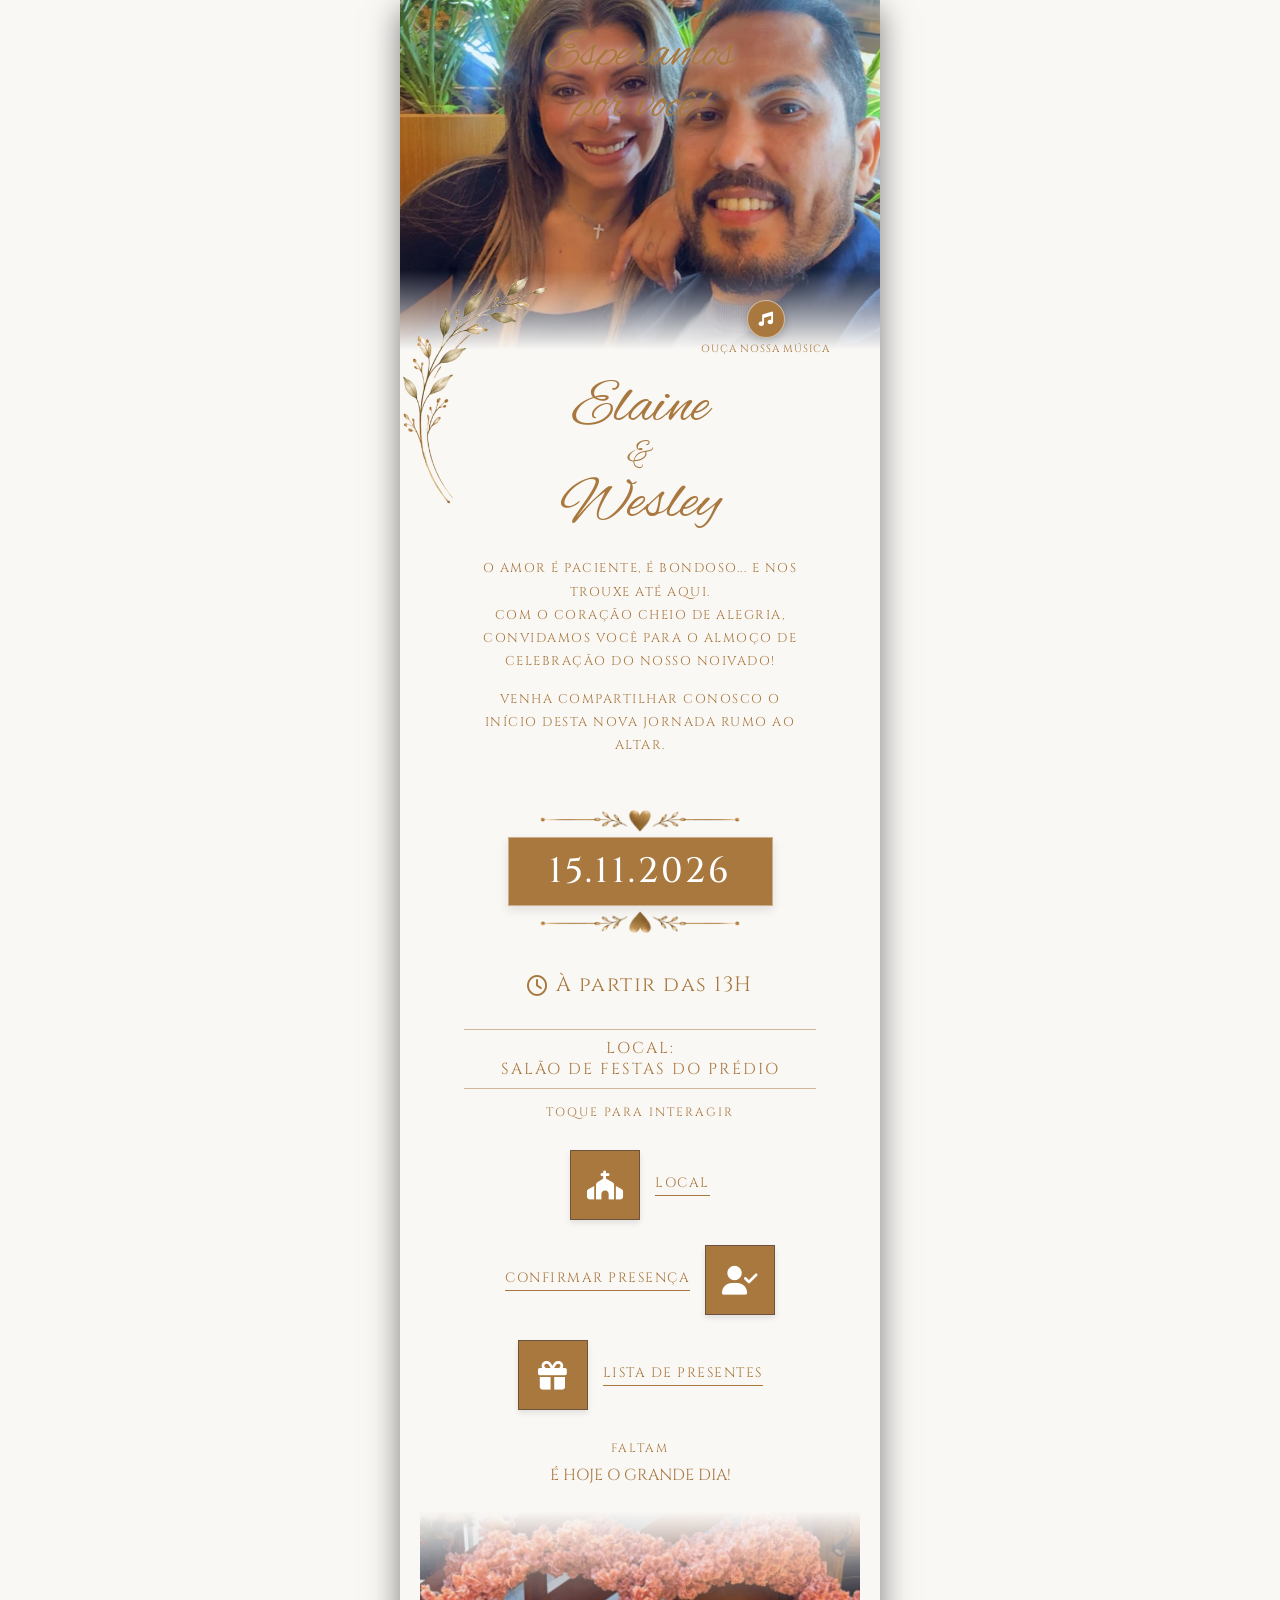
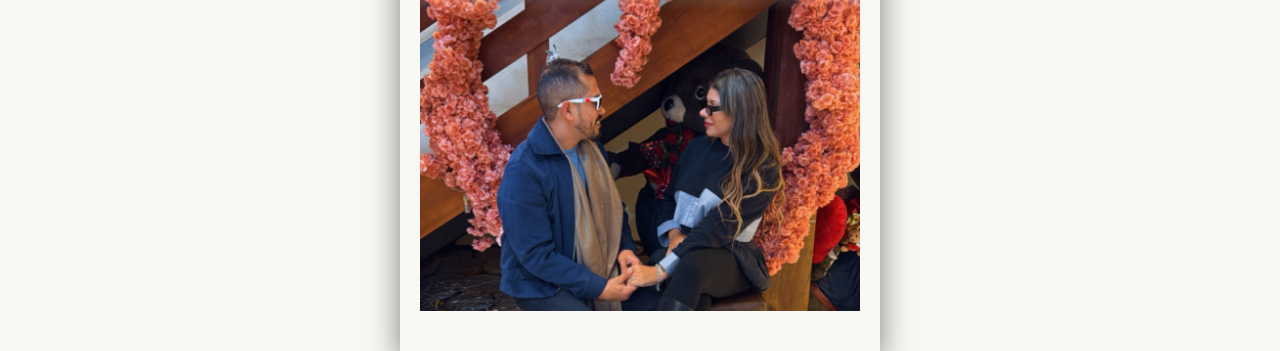
==== index.html @ 45d82641 "Refactor bottom section HTML structure" ====
<html lang="pt-BR">
<head>
  <meta charset="UTF-8">
  <meta name="viewport" content="width=device-width, initial-scale=1.0">
  <title>Elaine e Wesley</title>
  
  <!-- Google Fonts -->
  <link rel="preconnect" href="https://fonts.googleapis.com">
  <link rel="preconnect" href="https://fonts.gstatic.com" crossorigin>
  <link href="https://fonts.googleapis.com/css2?family=Alex+Brush&family=Cinzel:wght@400;500;600&display=swap" rel="stylesheet">
  
    <!-- Ícones do App/Navegador -->
  <link href="imagens/icon.png" rel="shortcut icon"/>
  <link href="imagens/icon-192.png" rel="icon" sizes="192x192"/>
  <link href="imagens/icon-180.png" rel="apple-touch-icon" sizes="180x180"/>
  
  <!-- FontAwesome -->
  <link rel="stylesheet" href="https://cdnjs.cloudflare.com/ajax/libs/font-awesome/6.4.0/css/all.min.css">

  <!-- CSS Local -->
  <link rel="stylesheet" href="./style.css">
</head>
<body>
   <!-- Música de fundo -->
<audio id="bg-music" loop src="audio/musica.mp3"></audio>
<div class="card-container">

  <!-- FOTO DO TOPO -->
  <div class="top-photo-wrapper">
    <img src="imagens/casal-foto1.png" alt="Foto Casal Topo">
  </div>

  <!-- CONTEÚDO PRINCIPAL -->
  <div class="main-content">
    
    <!-- CONTAINER DOS NOMES COM A DECORAÇÃO -->
    <div class="names-container">
      <img src="imagens/arabesco-esquerda.png" alt="Detalhe" class="left-decoration">
      <h1 class="couple-names">
        Elaine
        <span>&</span>
        Wesley
      </h1>
      <!-- Bloco de Música com Texto -->
<div class="music-wrapper">
    <button id="music-btn" class="music-toggle-btn" aria-label="Tocar Música">
      <i class="fa-solid fa-music"></i>
    </button>
    <span class="music-label">Ouça nossa música</span>
  </div>
</div>
      
   <!-- Versículo Bíblico -->
<p class="invitation-text bible-quote">
  O amor é paciente, é bondoso... E nos trouxe até aqui.<br>
Com o coração cheio de alegria, convidamos você para o almoço de celebração do nosso noivado!
</p>

<!-- Texto da Saudação -->
<p class="invitation-text">
  Venha compartilhar conosco o início desta nova jornada rumo ao altar.
</p>

     <!-- SEÇÃO DA DATA COM DECORAÇÕES -->
    <div class="date-wrapper">
      <img src="imagens/arabesco-coracao-cima.png" alt="Decoração Topo" class="date-deco date-deco-top">

      <!-- DATA EM DESTAQUE -->
      <div class="date-badge">
        15.11.2026
      </div>

      <img src="imagens/arabesco-coracao-baixo.png" alt="Decoração Base" class="date-deco date-deco-bottom">
    </div>

    <!-- HORA -->
     <div class="time-text">
      <i class="far fa-clock"></i>
      <span>À partir das 13H</span>
    </div>
    
    <!-- LOCAL -->
    <div class="location-info">
      <div class="divider-line"></div>
      <p class="location-text">Local: <br>Salão de festas do prédio</p>
      <div class="divider-line"></div>
    </div>

    <!-- INSTRUÇÃO -->
    <p class="touch-instruction">Toque para interagir</p>

    <!-- BOTÕES INTERATIVOS -->
    <div class="interactive-buttons">

      <!-- Botão 1: Local -->
      <a href="https://digitalconvite.github.io/elaine-e-wesley/local-cerimonia.html" rel="noopener noreferrer" class="btn-row">
        <div class="icon-square">
          <i class="fas fa-church"></i>
        </div>
        <span class="btn-label">Local</span>
      </a>

      <!-- Botão 3: Confirmar Presença -->
      <div class="btn-row reverse" id="rsvpBtn">
        <div class="icon-square">
          <i class="fas fa-user-check"></i>
        </div>
        <span class="btn-label">Confirmar Presença</span>
      </div>

      <!-- Botão 4: Lista de presentes -->
      <a href="https://digitalconvite.github.io/elaine-e-wesley/lista-de-presentes.html" rel="noopener noreferrer" class="btn-row">
        <div class="icon-square">
          <i class="fa-solid fa-gift"></i>
        </div>
        <span class="btn-label">Lista de presentes</span>
      </a>

    </div>
    
    <!-- CONTAGEM REGRESSIVA -->
<div class="countdown-container">
  <div class="countdown-title">FALTAM</div>
  <div class="countdown-timer" id="countdown">
    <div class="time-box">
      <span id="days">00</span>
      <small>dias</small>
    </div>
    <div class="time-box">
      <span id="hours">00</span>
      <small>horas</small>
    </div>
    <div class="time-box">
      <span id="minutes">00</span>
      <small>min</small>
    </div>
    <div class="time-box">
      <span id="seconds">00</span>
      <small>seg</small>
    </div>
  </div>
</div>

     <div class="waiting-text">
        Esperamos<br>por você!
      </div>

    <!-- FOTO DA PARTE INFERIOR -->
    <div class="bottom-section">
           <div class="bottom-photo-wrapper">
        <img src="imagens/foto-final.png" alt="flores douradas">
      </div>
    </div>

  </div>

  <!-- MODAL RSVP -->
  <div id="rsvpModal" class="modal">
    <div class="modal-content">
      <h3>Confirmação de Presença</h3>
      <form id="rsvpForm">
        
        <div class="form-group">
          <label for="nome">Seu Nome Completo:</label>
          <input type="text" id="nome" placeholder="Digite seu nome completo" required>
        </div>
        
        <div class="form-group">
          <label for="presencaCelebracao">Celebração:</label>
          <select id="presencaCelebracao" required>
            <option value="Sim, estarei presente na Celebração">Sim, estarei presente!</option>
            <option value="Não poderei ir à Celebração">Não poderei ir à Celebração</option>
          </select>
        </div>

        <div class="form-group">
          <label for="acompanhantes">Quantidade de Acompanhantes:</label>
          <input type="number" id="acompanhantes" placeholder="0" min="0" value="0">
        </div>

        <button type="submit" class="modal-btn">Enviar via WhatsApp</button>
        <button type="button" class="modal-btn btn-cancel" id="closeRsvpBtn">Cancelar</button>
      </form>
    </div>
  </div>

  <!-- JavaScript Local -->
  <script src="./script.js"></script>
</body>
</html>
---- style.css ----
:root {
  --bg-color: #FAF8F5;
  --primary-color: #A8783F;
  --text-gold: #A8783F;
  --text-dark: #6E533F;
  --font-cursive: 'Alex Brush', cursive;
  --font-serif: 'Cinzel', serif;
}

* {
  box-sizing: border-box;
  margin: 0;
  padding: 0;
}

html, body {
  width: 100%;
  min-height: 100vh;
  background-color: #faf8f5;
  font-family: var(--font-serif);
  overflow-x: hidden;
  display: flex;
  justify-content: center;
  align-items: flex-start;
}

/* Container do Convite */
.card-container {
  width: 100%;
  max-width: 480px;
  background-color: var(--bg-color);
  position: relative;
  display: flex;
  flex-direction: column;
  align-items: center;
  text-align: center;
  box-shadow: 0 10px 30px rgba(0,0,0,0.5);
  min-height: 100vh;
}

/* Foto do Topo */
.top-photo-wrapper {
  width: 100%;
  height: 350px;
  position: relative;
  overflow: hidden;
}

.top-photo-wrapper img {
  width: 100%;
  height: 100%;
  object-fit: cover;
}

.top-photo-wrapper::after {
  content: '';
  position: absolute;
  bottom: 0;
  left: 0;
  width: 100%;
  height: 80px;
  background: linear-gradient(to bottom, rgba(250,248,245,0) 0%, var(--bg-color) 100%);
}

/* Conteúdo Central */
.main-content {
  padding: 20px 20px 40px;
  width: 100%;
  display: flex;
  flex-direction: column;
  align-items: center;
}

.names-container {
  position: relative;
  display: flex;
  justify-content: center;
  align-items: center;
  width: 50%;
  margin: 5px 0 20px;
}

.left-decoration {
  position: absolute;
  left: -60%;
  top: -100px;
  width: 150px;
  height: auto;
  pointer-events: none;
}

.names-container .couple-names {
  margin: 0;
}

.couple-names {
  font-family: var(--font-cursive);
  font-size: 3.8rem;
  color: var(--primary-color);
  line-height: 1.1;
  margin: 10px 0 20px;
  font-weight: normal;
}

.couple-names span {
  display: block;
  font-size: 2.2rem;
  margin: -5px 0;
}

.invitation-text {
  font-size: 0.8rem;
  color: var(--text-gold);
  letter-spacing: 1.5px;
  line-height: 1.8;
  max-width: 320px;
  text-transform: uppercase;
  margin-bottom: 25px;
}
/* Espaço menor entre o versículo e o texto do convite */
.invitation-text + .invitation-text {
  margin-top: -10px; /* Reduz o espaço excessivo entre os dois parágrafos */
}

.information-extra {
  font-size: 0.8rem;
  color: var(--text-gold);
  letter-spacing: 1.5px;
  line-height: 1.8;
  max-width: 320px;
  text-transform: uppercase;
  margin-bottom: 25px;
}

.location-info {
  width: 100%;
  margin-bottom: 15px;
}

.divider-line {
  width: 80%;
  height: 1px;
  background-color: var(--text-gold);
  opacity: 0.5;
  margin: 0 auto;
}

.location-text {
  font-size: 0.99rem;
  color: var(--text-gold);
  letter-spacing: 2px;
  padding: 8px 0;
  text-transform: uppercase;
}

/* Horário do Evento - Garante a cor dourada no texto e ícone */
.time-text {
  display: flex;
  align-items: center;
  justify-content: center;
  gap: 6px;
  font-size: 1.3rem;
  color: var(--text-gold);
  letter-spacing: 1.5px;
  margin-bottom: 30px;
}

.time-text i,
.time-text span {
  color: var(--text-gold);
}

.date-wrapper {
  display: flex;
  flex-direction: column;
  align-items: center;
  justify-content: center;
  width: 100%;
  margin: 20px 0 30px;
}

.date-wrapper .date-badge {
  margin: 1px 0;
}

.date-badge {
  background-color: var(--primary-color);
  color: #FFFFFF;
  font-size: 2.2rem;
  font-weight: 500;
  padding: 10px 40px;
  letter-spacing: 3px;
  border: 1px solid rgba(255,255,255,0.4);
  box-shadow: 0 4px 10px rgba(0,0,0,0.1);
  position: relative;
}

.date-deco {
  width: 220px;
  height: auto;
  object-fit: contain;
  pointer-events: none;
}

.date-deco-top {
  margin-bottom: 2px;
}

.date-deco-bottom {
  margin-top: 2px;
}

.touch-instruction {
  font-size: 0.75rem;
  color: var(--text-gold);
  letter-spacing: 2px;
  text-transform: uppercase;
  margin-bottom: 30px;
}

.interactive-buttons {
  width: 100%;
  display: flex;
  flex-direction: column;
  gap: 25px;
  margin-bottom: 40px;
}

.btn-row {
  display: flex;
  align-items: center;
  justify-content: center;
  gap: 15px;
  text-decoration: none;
  cursor: pointer;
  transition: transform 0.2s ease;
}

.btn-row.reverse {
  flex-direction: row-reverse;
}

.btn-row:hover {
  transform: scale(1.03);
}

.icon-square {
  width: 70px;
  height: 70px;
  background-color: var(--primary-color);
  border: 1px solid var(--text-dark);
  display: flex;
  align-items: center;
  justify-content: center;
  color: #FFFFFF;
  font-size: 1.8rem;
  box-shadow: 0 3px 6px rgba(0,0,0,0.1);
}

.btn-label {
  font-size: 0.85rem;
  color: var(--text-gold);
  letter-spacing: 1.5px;
  text-transform: uppercase;
  position: relative;
  padding-bottom: 4px;
}

.btn-label::after {
  content: '';
  position: absolute;
  bottom: 0;
  left: 0;
  width: 100%;
  height: 1px;
  background-color: var(--text-gold);
}

/* Foto Rodapé */
.bottom-section {
  width: 100%;
  position: relative;
}

.bottom-photo-wrapper {
  width: 100%;
  height: 400px;
  position: relative;
}

.bottom-photo-wrapper img {
  width: 100%;
  height: 100%;
  object-fit: cover;
}

.bottom-photo-wrapper::before {
  content: '';
  position: absolute;
  top: 0;
  left: 0;
  width: 100%;
  height: 100px;
  background: linear-gradient(to top, rgba(250,248,245,0) 0%, var(--bg-color) 100%);
}

.waiting-text {
  position: absolute;
  top: 30px;
  left: 0;
  width: 100%;
  font-family: var(--font-cursive);
  font-size: 3.2rem;
  color: var(--primary-color);
  z-index: 2;
  text-shadow: 0 0 10px rgba(255,255,255,0.8);
  line-height: 1;
}

/* Modal RSVP Corrigido */
.modal {
  display: none;
  position: fixed;
  top: 0;
  left: 0;
  width: 100%;
  height: 100vh;
  background: rgba(0, 0, 0, 0.7);
  z-index: 9999;
  justify-content: center;
  align-items: center;
  padding: 15px;
}

.modal-content {
  background: var(--bg-color);
  padding: 25px 20px;
  border-radius: 8px;
  width: 100%;
  max-width: 380px;
  max-height: 90vh;
  overflow-y: auto;
  text-align: center;
  box-shadow: 0 5px 20px rgba(0,0,0,0.4);
  border: 1px solid var(--primary-color);
  position: relative;
  z-index: 10000;
}

.modal-content h3 {
  color: var(--primary-color);
  font-family: var(--font-serif);
  margin-bottom: 15px;
  font-size: 1.3rem;
}

.modal-content .form-group {
  display: flex;
  flex-direction: column;
  text-align: left;
  margin-bottom: 12px;
  width: 100%;
}

.modal-content label {
  font-size: 0.8rem;
  color: var(--text-dark);
  margin-bottom: 4px;
  font-weight: bold;
  letter-spacing: 0.5px;
}

.modal-content input, 
.modal-content select {
  width: 100%;
  padding: 10px;
  border: 1px solid var(--text-gold);
  background: #FFFFFF;
  font-family: var(--font-serif);
  font-size: 0.9rem;
  border-radius: 4px;
  color: #333;
  outline: none;
  cursor: pointer;
}

.modal-content input[type="text"],
.modal-content input[type="number"] {
  cursor: text;
}

.modal-btn {
  background: var(--primary-color);
  color: #FFF;
  border: none;
  padding: 12px;
  margin-top: 10px;
  cursor: pointer;
  width: 100%;
  font-family: var(--font-serif);
  font-size: 0.9rem;
  border-radius: 4px;
  letter-spacing: 1px;
}

.modal-btn.btn-cancel {
  background: #888888;
  margin-top: 8px;
}

/* Adaptativo para Celulares */
@media screen and (max-width: 600px) {
  html, body {
    background-color: var(--bg-color);
  }

  .card-container {
    max-width: 100%;
    box-shadow: none;
  }

  .top-photo-wrapper,
  .bottom-photo-wrapper {
    height: 50vh;
  }
}

/* Container de Música acima/direita dos nomes */
.music-wrapper {
  position: absolute;
  right: -80px;
  top: -75px;
  display: flex;
  flex-direction: column;
  align-items: center;
  z-index: 10;
}

.music-toggle-btn {
  width: 38px;
  height: 38px;
  border-radius: 50%;
  background-color: var(--primary-color);
  color: #ffffff;
  border: 1px solid rgba(255, 255, 255, 0.5);
  box-shadow: 0 3px 8px rgba(0, 0, 0, 0.2);
  cursor: pointer;
  display: flex;
  align-items: center;
  justify-content: center;
  font-size: 0.9rem;
  transition: transform 0.2s ease, background-color 0.2s ease;
}

.music-toggle-btn:hover {
  transform: scale(1.1);
}

.music-toggle-btn.playing {
  animation: pulse 2s infinite;
}

/* Texto abaixo do botão */
.music-label {
  font-size: 0.65rem;
  color: var(--text-gold);
  letter-spacing: 0.8px;
  text-transform: uppercase;
  margin-top: 4px;
  white-space: nowrap;
  font-family: var(--font-serif);
}

@keyframes pulse {
  0% { box-shadow: 0 0 0 0 rgba(168, 120, 63, 0.7); }
  70% { box-shadow: 0 0 0 10px rgba(168, 120, 63, 0); }
  100% { box-shadow: 0 0 0 0 rgba(168, 120, 63, 0); }
}

/* Estilos da Contagem Regressiva */
.countdown-container {
  display: flex;
  flex-direction: column;
  align-items: center;
  margin: -10px 0 25px; /* Ajuste a margem se preferir mais distante ou próximo */
}

.countdown-title {
  font-size: 0.75rem;
  color: var(--text-gold, #A8783F);
  letter-spacing: 2px;
  margin-bottom: 8px;
  font-family: var(--font-serif, serif);
}

.countdown-timer {
  display: flex;
  gap: 12px;
}

.time-box {
  display: flex;
  flex-direction: column;
  align-items: center;
  min-width: 45px;
}

.time-box span {
  font-size: 1.2rem;
  font-weight: 600;
  color: var(--primary-color, #A8783F);
  font-family: var(--font-serif, serif);
  line-height: 1;
}

.time-box small {
  font-size: 0.65rem;
  color: var(--text-gold, #A8783F);
  text-transform: uppercase;
  letter-spacing: 1px;
  margin-top: 4px;
}
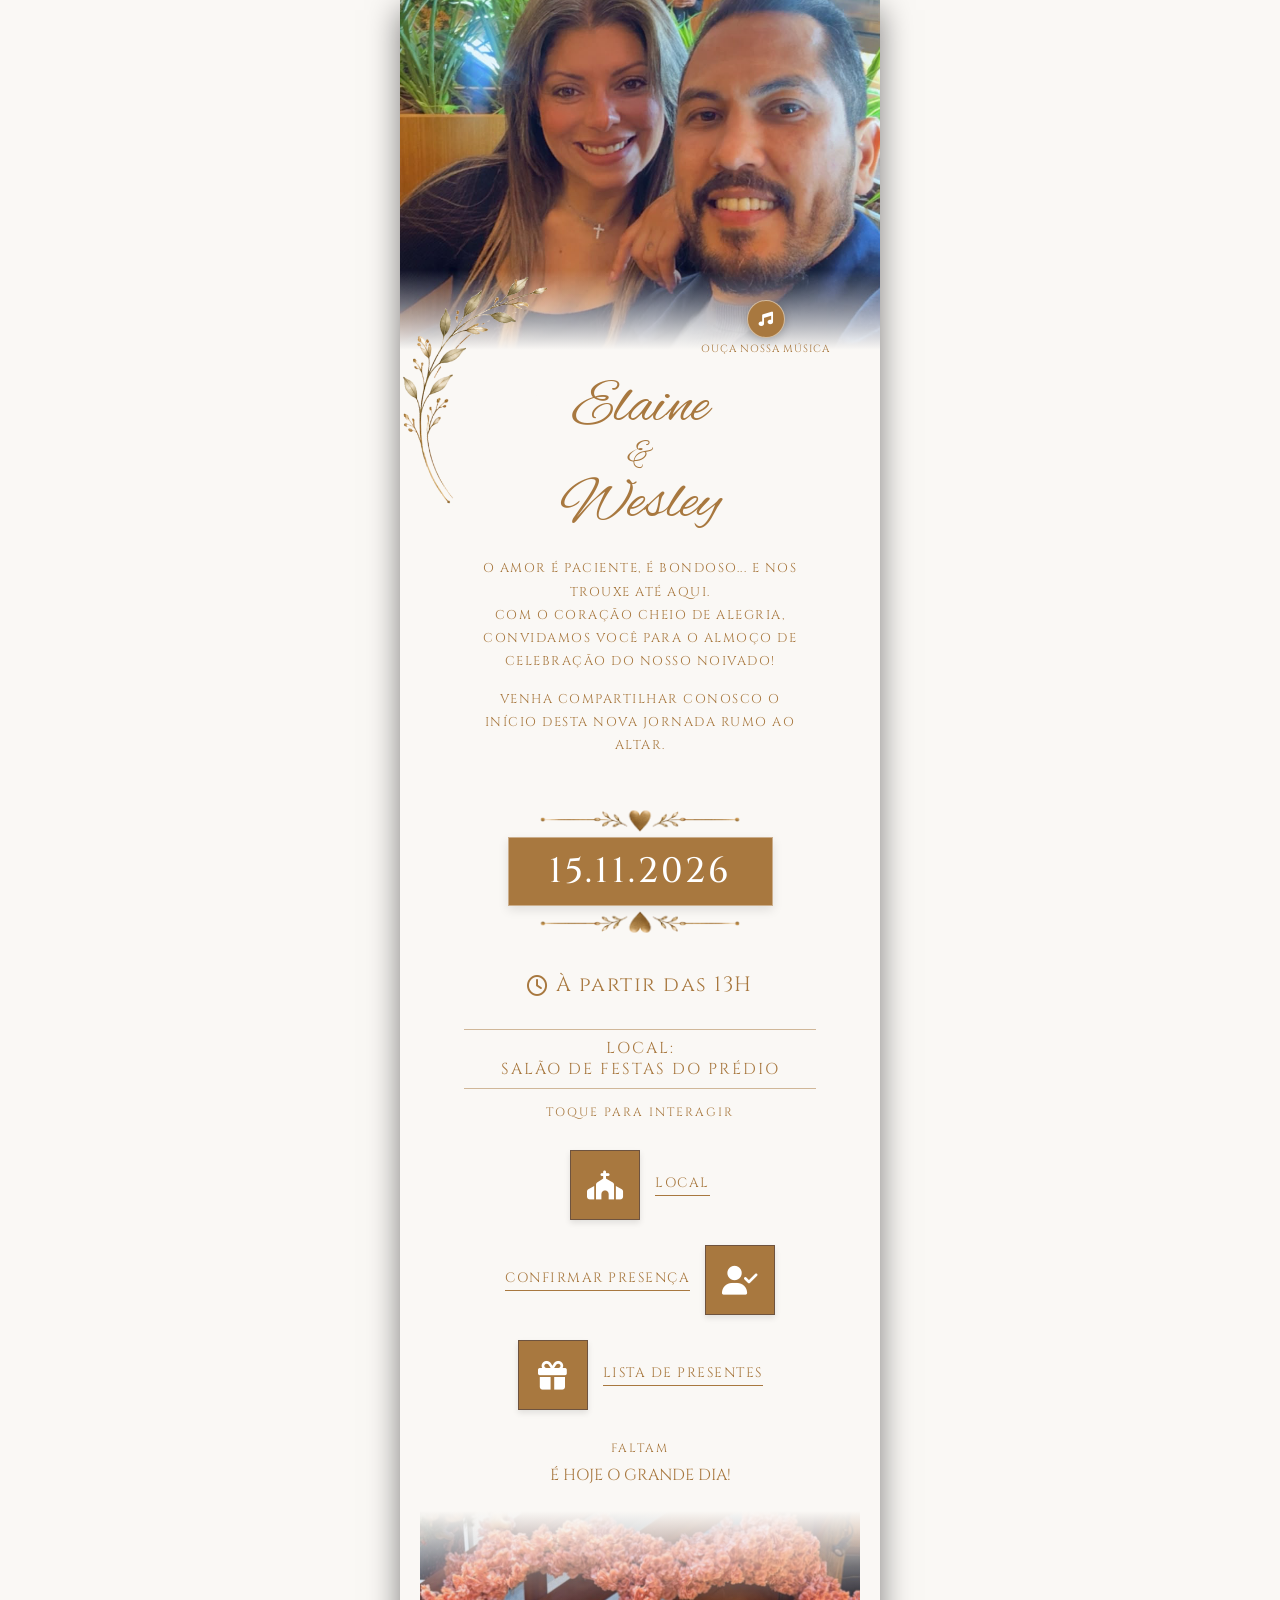
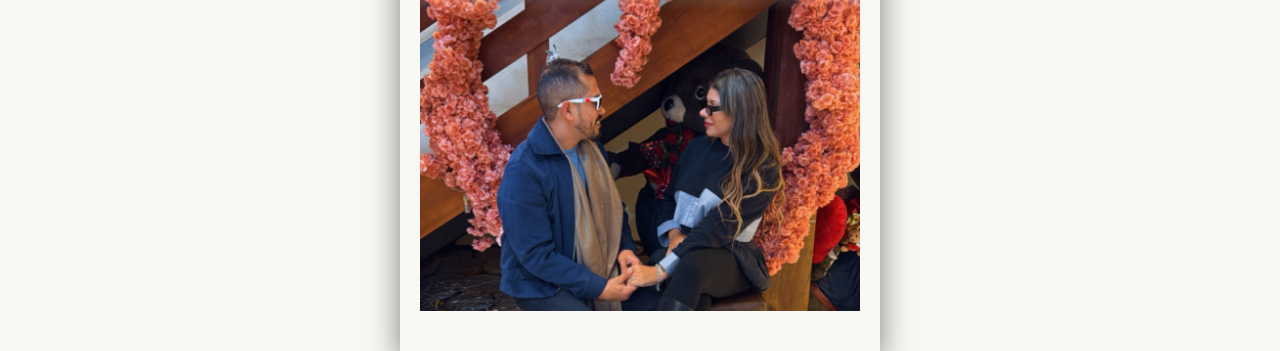
==== commit 386606fb: "Remove waiting text from index.html Removed waiting text paragraph from index.html" ====
--- a/index.html
+++ b/index.html
@@ -140,11 +140,6 @@
     </div>
   </div>
 </div>
-
-     <div class="waiting-text">
-        Esperamos<br>por você!
-      </div>
-
     <!-- FOTO DA PARTE INFERIOR -->
     <div class="bottom-section">
            <div class="bottom-photo-wrapper">
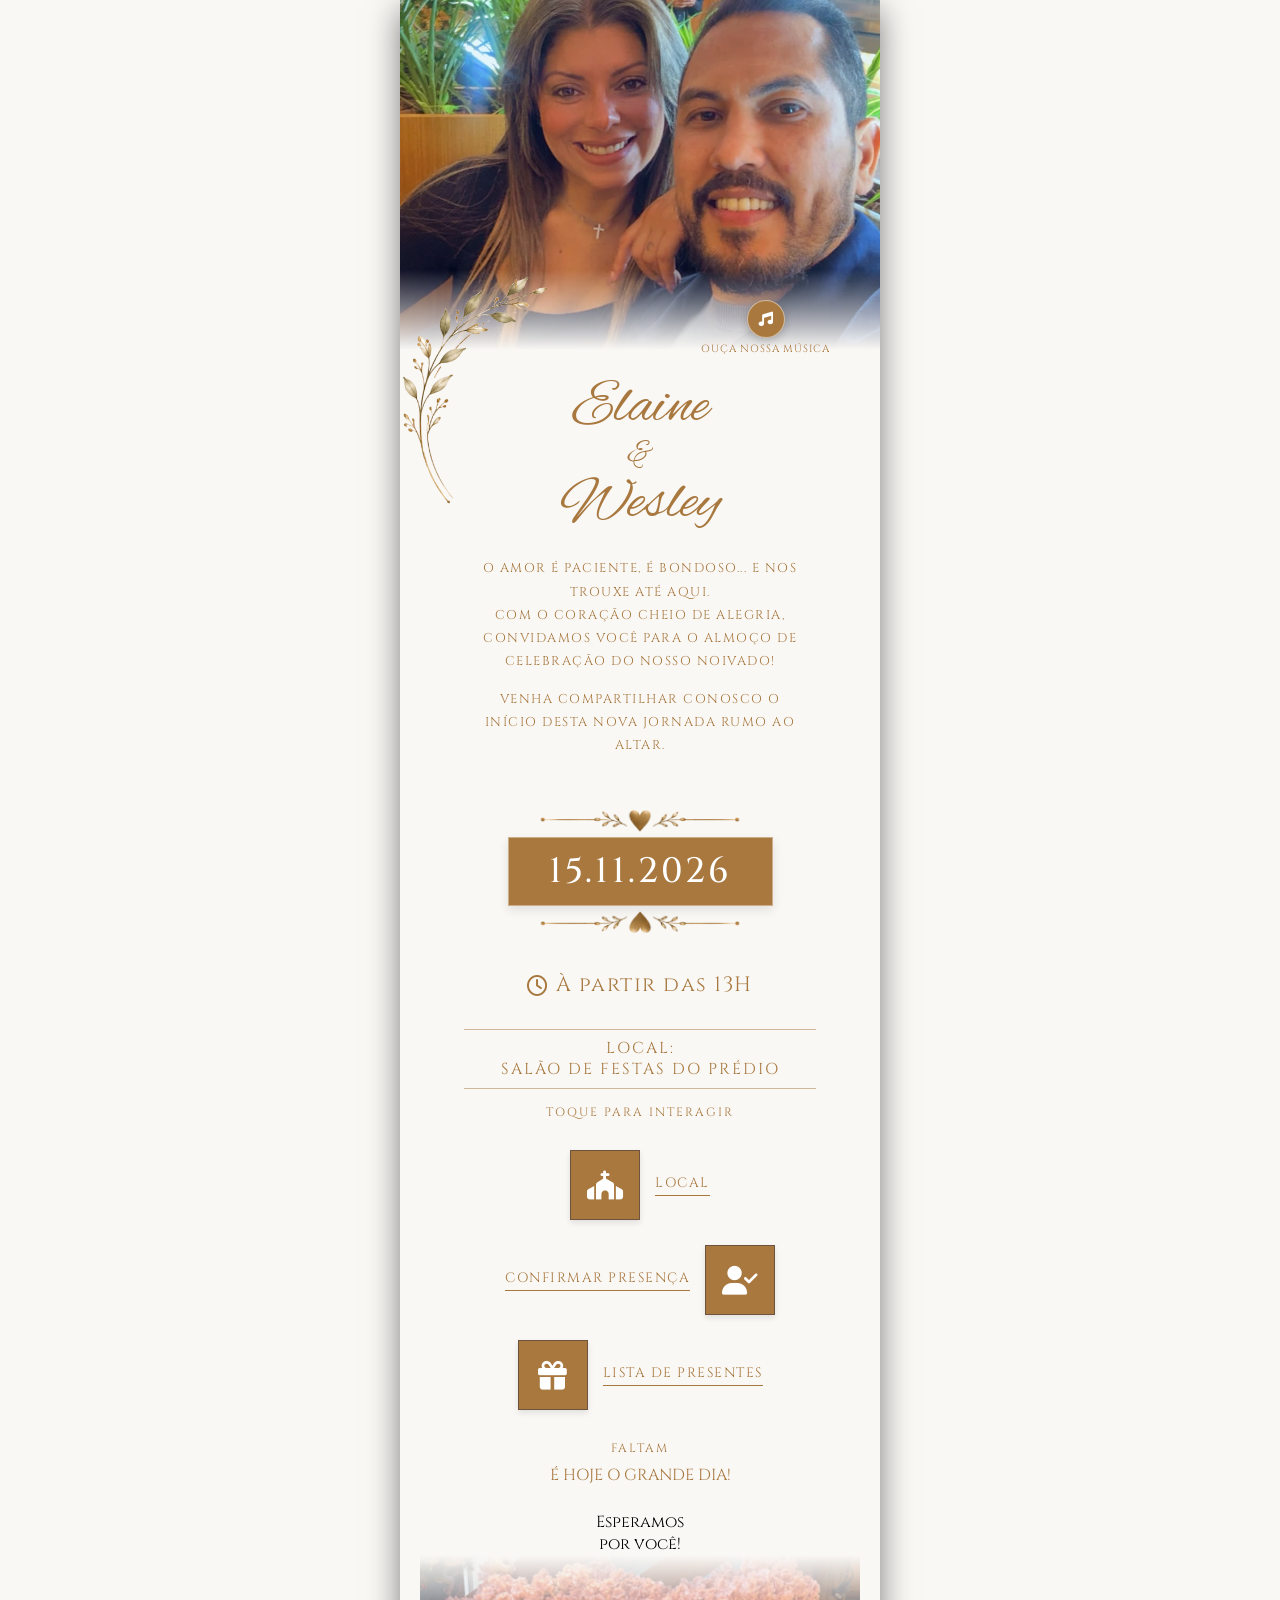
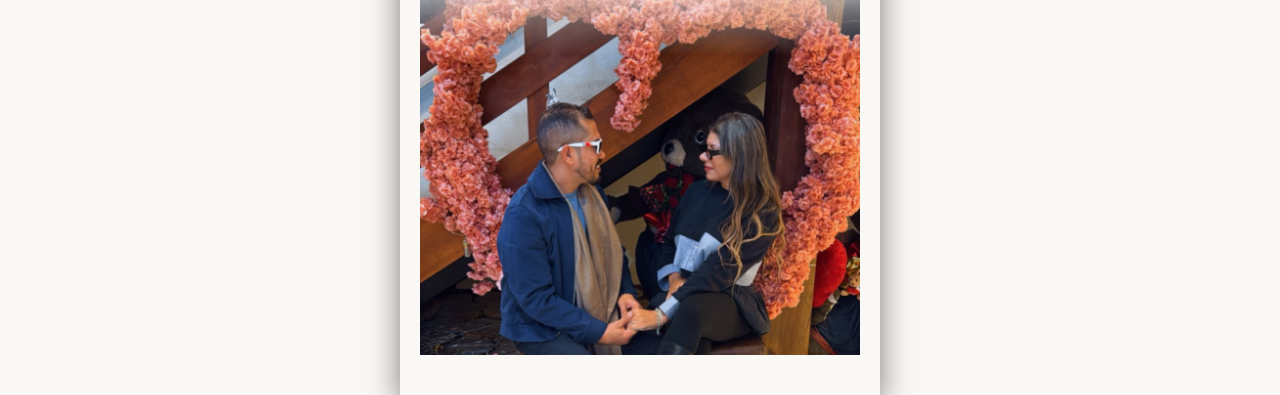
==== commit 878f9b69: "Add waiting text to bottom section of index.html" ====
--- a/index.html
+++ b/index.html
@@ -142,6 +142,9 @@
 </div>
     <!-- FOTO DA PARTE INFERIOR -->
     <div class="bottom-section">
+      <div class="waiting-text">
+        Esperamos<br>por você!
+      </div>
            <div class="bottom-photo-wrapper">
         <img src="imagens/foto-final.png" alt="flores douradas">
       </div>
--- a/style.css
+++ b/style.css
@@ -304,18 +304,6 @@
   background: linear-gradient(to top, rgba(250,248,245,0) 0%, var(--bg-color) 100%);
 }
 
-.waiting-text {
-  position: absolute;
-  top: 30px;
-  left: 0;
-  width: 100%;
-  font-family: var(--font-cursive);
-  font-size: 3.2rem;
-  color: var(--primary-color);
-  z-index: 2;
-  text-shadow: 0 0 10px rgba(255,255,255,0.8);
-  line-height: 1;
-}
 
 /* Modal RSVP Corrigido */
 .modal {
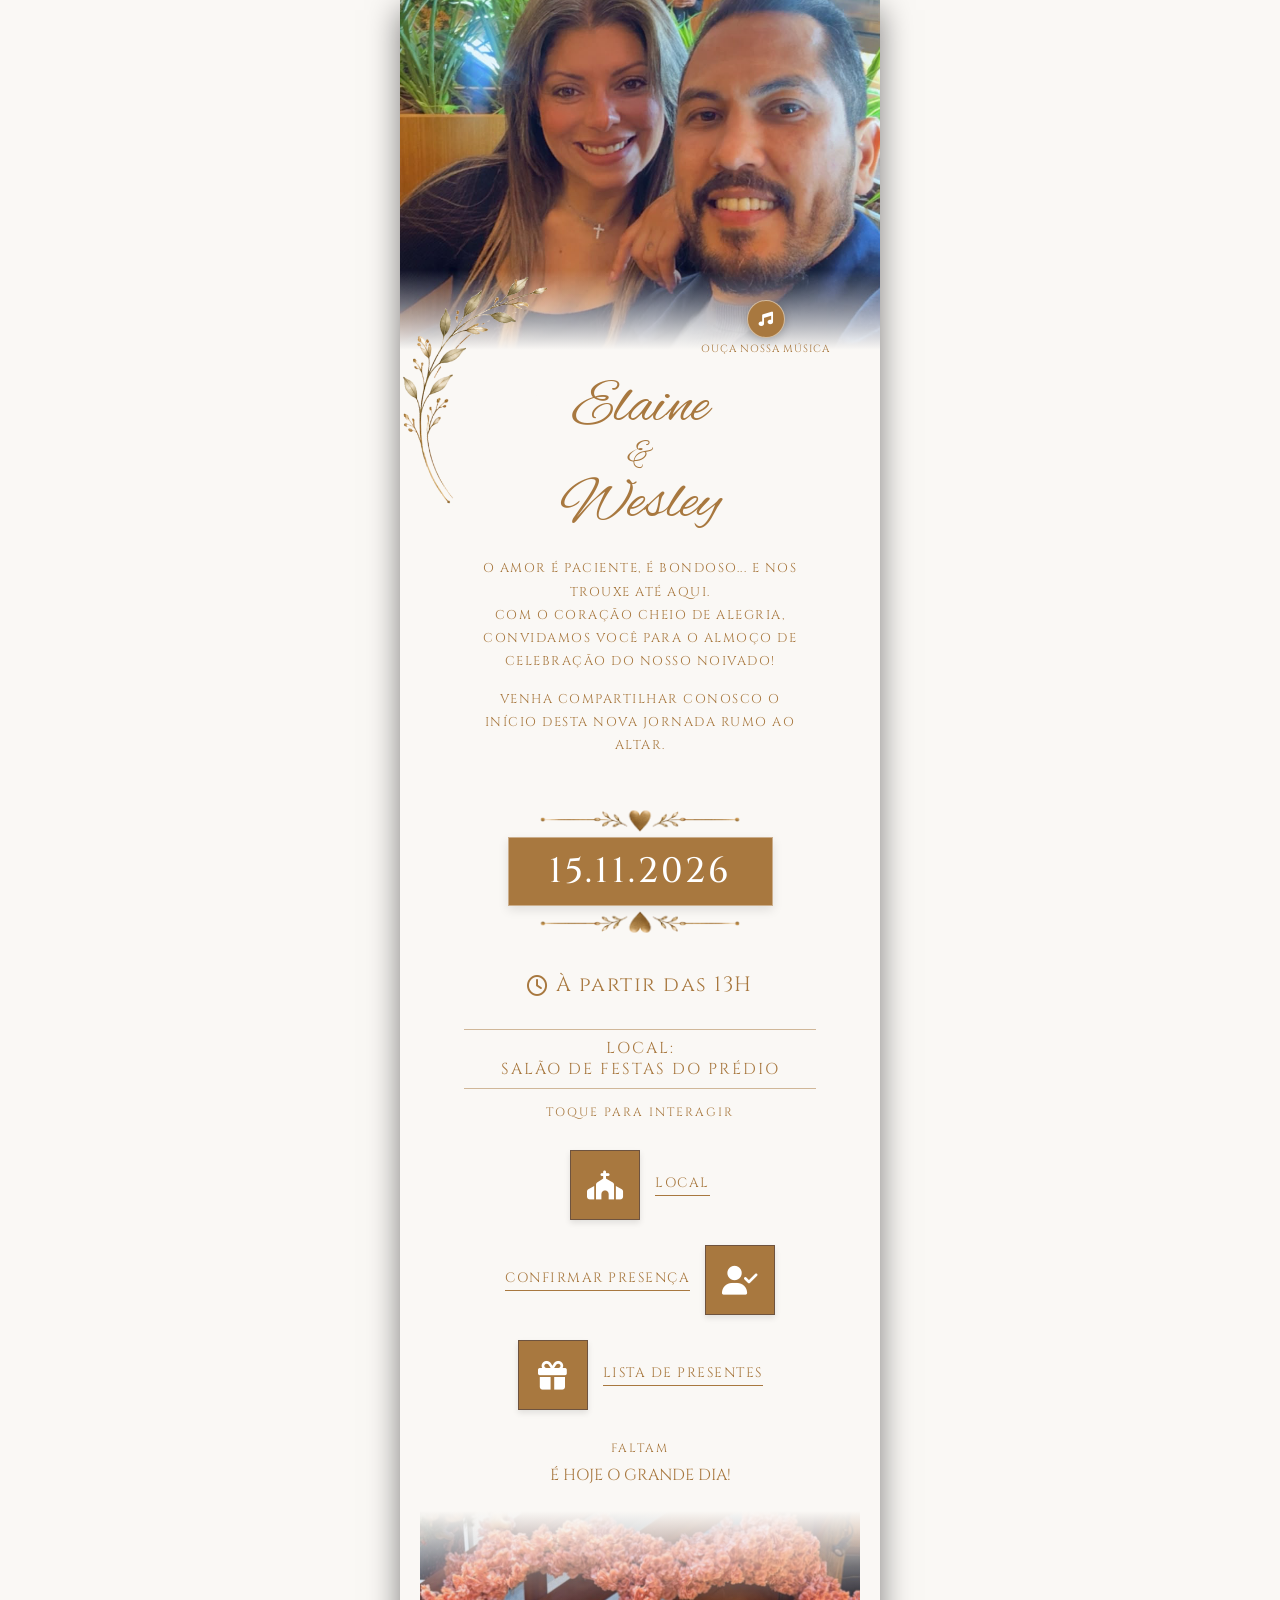
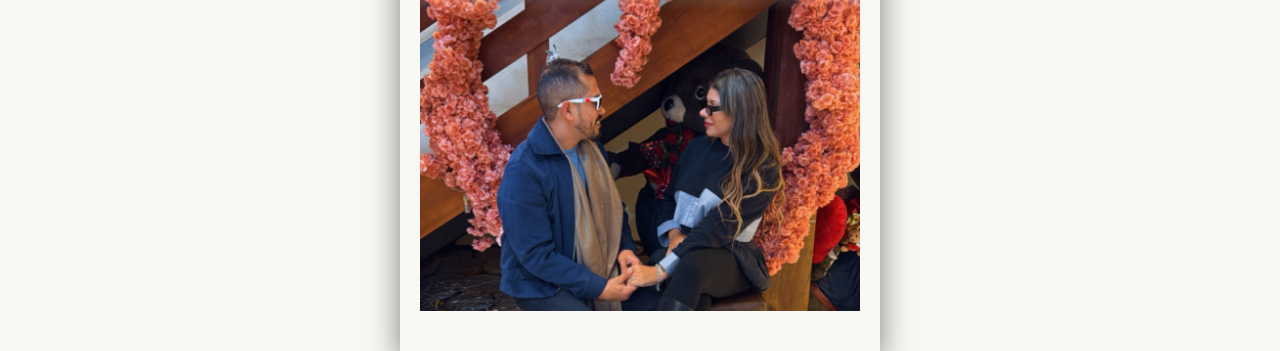
==== commit 9df6f267: "Remove waiting text from index.html Removed waiting text from the bottom section." ====
--- a/index.html
+++ b/index.html
@@ -142,9 +142,6 @@
 </div>
     <!-- FOTO DA PARTE INFERIOR -->
     <div class="bottom-section">
-      <div class="waiting-text">
-        Esperamos<br>por você!
-      </div>
            <div class="bottom-photo-wrapper">
         <img src="imagens/foto-final.png" alt="flores douradas">
       </div>
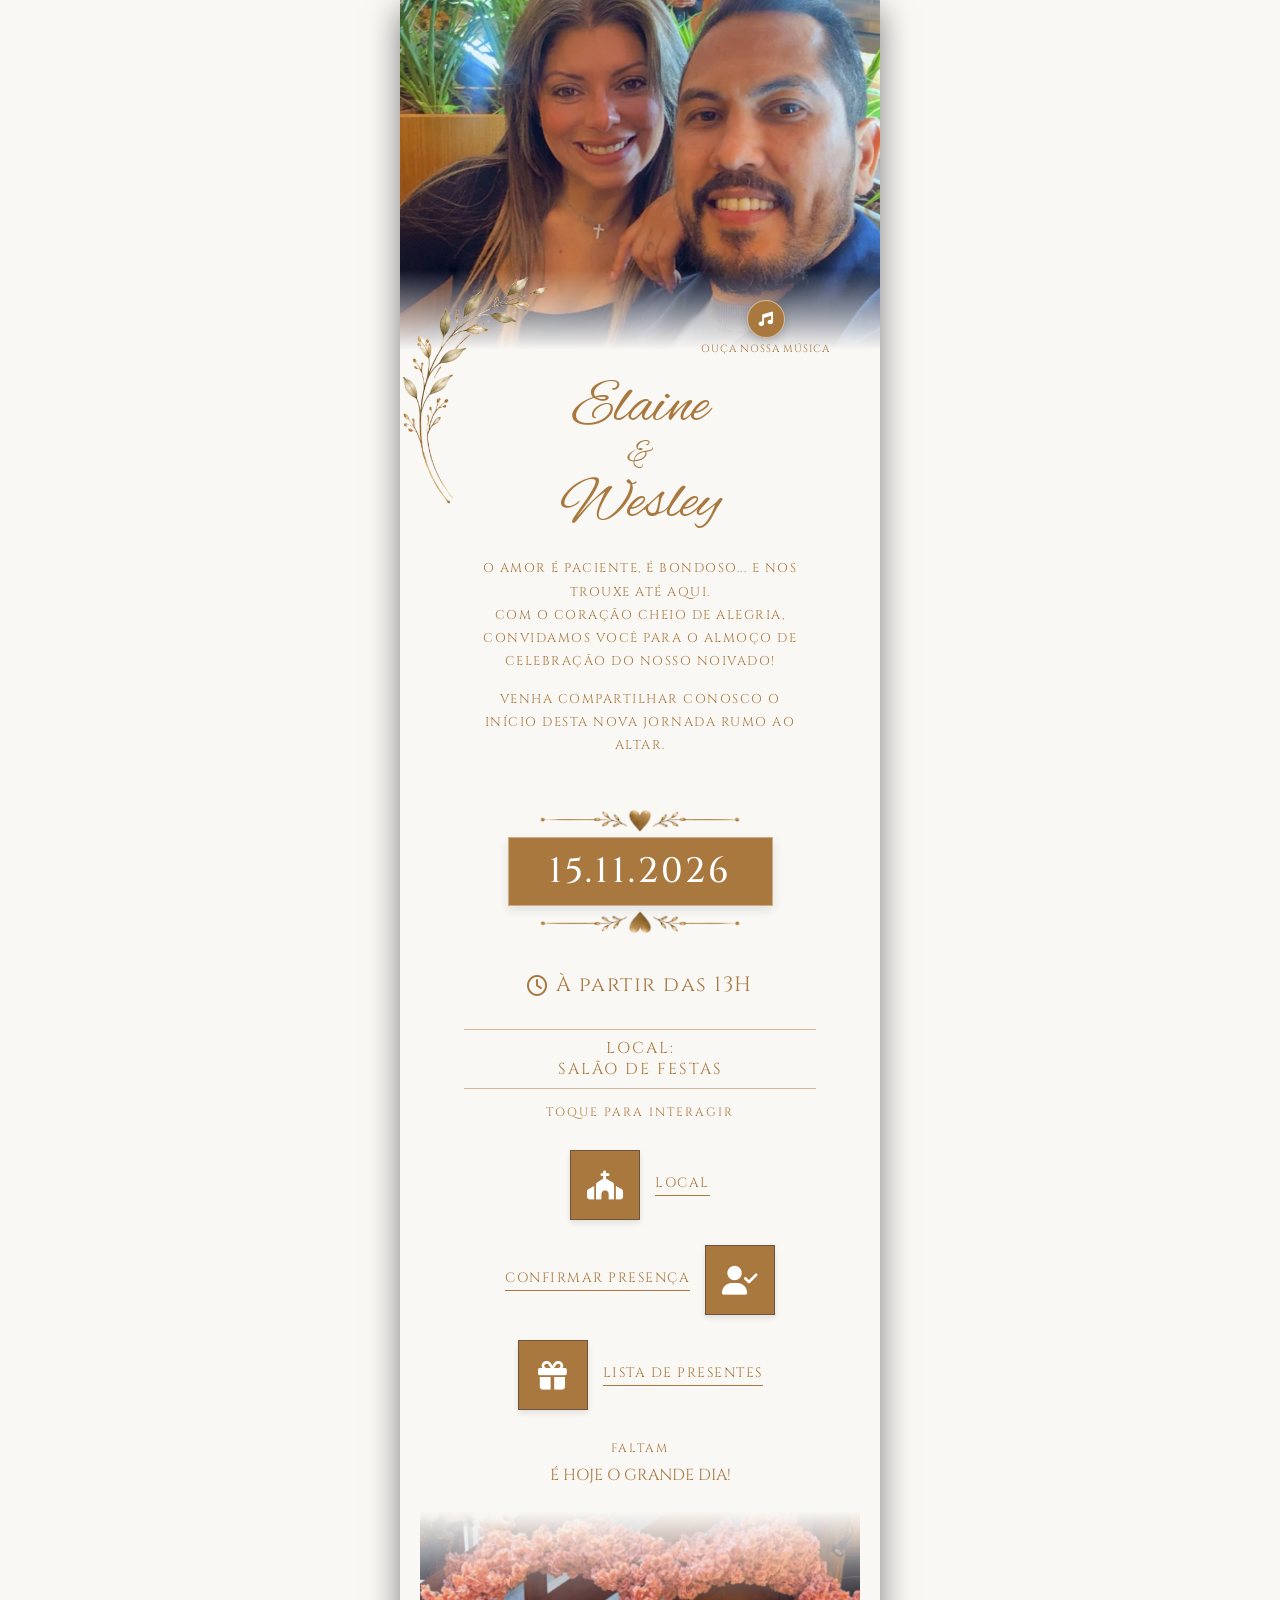
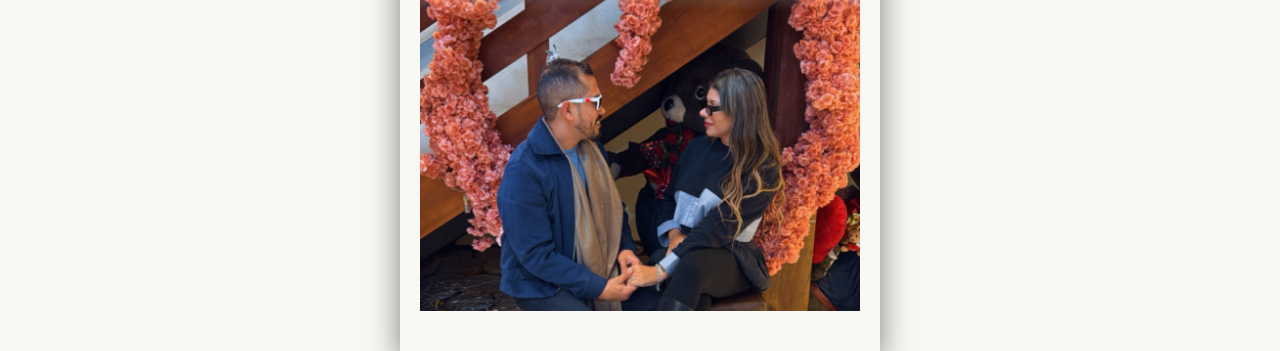
==== commit 519cbbef: "Update location text in index.html" ====
--- a/index.html
+++ b/index.html
@@ -82,7 +82,7 @@
     <!-- LOCAL -->
     <div class="location-info">
       <div class="divider-line"></div>
-      <p class="location-text">Local: <br>Salão de festas do prédio</p>
+      <p class="location-text">Local: <br>Salão de festas</p>
       <div class="divider-line"></div>
     </div>
 
@@ -172,7 +172,6 @@
           <label for="acompanhantes">Quantidade de Acompanhantes:</label>
           <input type="number" id="acompanhantes" placeholder="0" min="0" value="0">
         </div>
-
         <button type="submit" class="modal-btn">Enviar via WhatsApp</button>
         <button type="button" class="modal-btn btn-cancel" id="closeRsvpBtn">Cancelar</button>
       </form>
